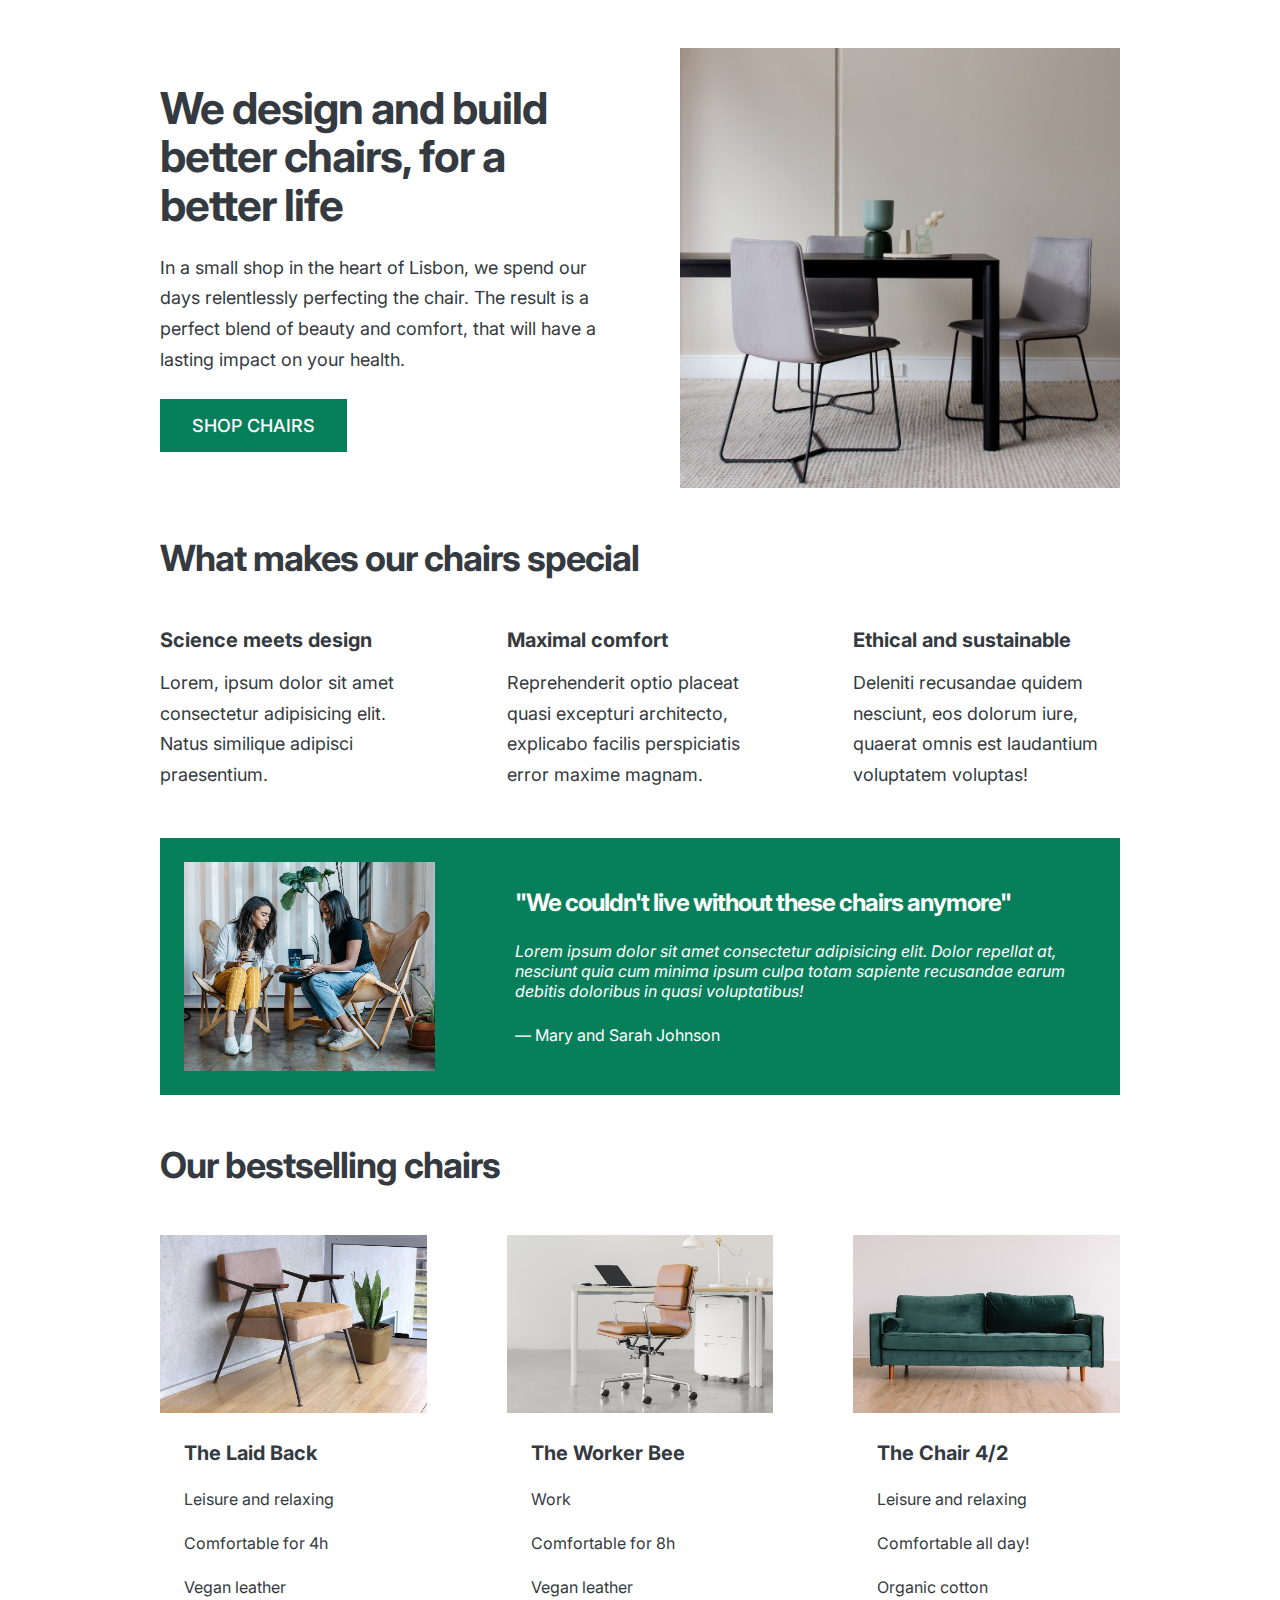
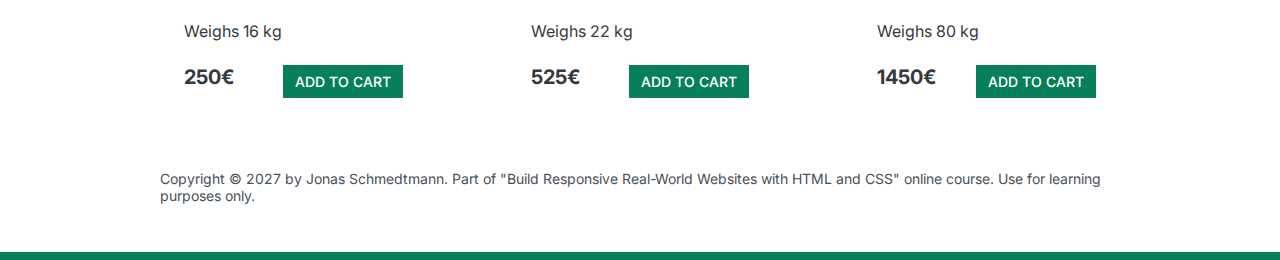
==== module_05/index.html @ 25657cc3 "moved mod-5 up one level" ====
<!DOCTYPE html>
<html lang="en">
  <head>
    <meta charset="UTF-8" />
    <meta http-equiv="X-UA-Compatible" content="IE=edge" />
    <meta name="viewport" content="width=device-width, initial-scale=1.0" />

    <!-- Google Fonts Imports -->
    <link rel="preconnect" href="https://fonts.googleapis.com">
    <link rel="preconnect" href="https://fonts.gstatic.com" crossorigin>
    <link href="https://fonts.googleapis.com/css2?family=Inter:wght@400;500;700&display=swap" rel="stylesheet">

    <link rel="stylesheet" href="style.css" />
    <title>Lisbon Chair Shop</title>
  </head>
  <body>
    <div class="container">
      <header>
        <div class="header-text-box">
          <h1>We design and build better chairs, for a better life</h1>
          <p class="header-text">
            In a small shop in the heart of Lisbon, we spend our days
            relentlessly perfecting the chair. The result is a perfect blend of
            beauty and comfort, that will have a lasting impact on your health.
          </p>
          <a class="btn btn--big" href="#">Shop chairs</a>
        </div>
        <img src="hero.jpg" alt="Photo" />
      </header>

      <section>
        <h2>What makes our chairs special</h2>
        <div class="grid-3-cols">
          <div>
            <p class="features-title"><strong>Science meets design</strong></p>
            <p class="features-text">
              Lorem, ipsum dolor sit amet consectetur adipisicing elit. Natus
              similique adipisci praesentium.
            </p>
          </div>

          <div>
            <p class="features-title">
              <strong>Maximal comfort</strong>
            </p>
            <p class="features-text">
              Reprehenderit optio placeat quasi excepturi architecto, explicabo
              facilis perspiciatis error maxime magnam.
            </p>
          </div>

          <div>
            <p class="features-title">
              <strong>Ethical and sustainable</strong>
            </p>
            <p class="features-text">
              Deleniti recusandae quidem nesciunt, eos dolorum iure, quaerat
              omnis est laudantium voluptatem voluptas!
            </p>
          </div>
        </div>
      </section>

      <section class="testimonial-section">
        <div class="grid-3-cols">
          <img src="customers.jpg" alt="People sitting on chairs" />
          <div class="testimonial-box">
            <h2>"We couldn't live without these chairs anymore"</h2>
            <blockquote class="testimonial-text">
              Lorem ipsum dolor sit amet consectetur adipisicing elit. Dolor
              repellat at, nesciunt quia cum minima ipsum culpa totam sapiente
              recusandae earum debitis doloribus in quasi voluptatibus!
            </blockquote>
            <p class="testimonial-author">&mdash; Mary and Sarah Johnson</p>
          </div>
        </div>
      </section>

      <section>
        <h2>Our bestselling chairs</h2>
        <div class="grid-3-cols">
          <figure class="chair">
            <img src="chair-1.jpg" alt="Chair" />
            <div class="chair-box">
              <h3>The Laid Back</h3>
              <ul class="chair-details">
                <li>
                  <!-- Span is a generic INLINE text element, it doesn't have any meaning. It's like a div element, but inline -->
                  <span>Leisure and relaxing</span>
                </li>
                <li>
                  <span>Comfortable for 4h</span>
                </li>
                <li>
                  <span>Vegan leather</span>
                </li>
                <li>
                  <span>Weighs 16 kg</span>
                </li>
              </ul>
              <div class="chair-price">
                <strong>250€</strong>
                <a href="#" class="btn btn--small">Add to cart</a>
              </div>
            </div>
          </figure>

          <figure class="chair">
            <img src="chair-2.jpg" alt="Chair" />
            <div class="chair-box">
              <h3>The Worker Bee</h3>
              <ul class="chair-details">
                <li>
                  <span>Work</span>
                </li>
                <li>
                  <span>Comfortable for 8h</span>
                </li>
                <li>
                  <span>Vegan leather</span>
                </li>
                <li>
                  <span>Weighs 22 kg</span>
                </li>
              </ul>
              <div class="chair-price">
                <strong>525€</strong>
                <a href="#" class="btn btn--small">Add to cart</a>
              </div>
            </div>
          </figure>

          <figure class="chair">
            <img src="chair-3.jpg" alt="Chair" />
            <div class="chair-box">
              <h3>The Chair 4/2</h3>
              <ul class="chair-details">
                <li>
                  <span>Leisure and relaxing</span>
                </li>
                <li>
                  <span>Comfortable all day!</span>
                </li>
                <li>
                  <span>Organic cotton</span>
                </li>
                <li>
                  <span>Weighs 80 kg</span>
                </li>
              </ul>
              <div class="chair-price">
                <strong>1450€</strong>
                <a href="#" class="btn btn--small">Add to cart</a>
              </div>
            </div>
          </figure>
        </div>
      </section>

      <footer>
        Copyright &copy; 2027 by Jonas Schmedtmann. Part of "Build Responsive
        Real-World Websites with HTML and CSS" online course. Use for learning
        purposes only.
      </footer>
    </div>
  </body>
</html>
---- module_05/style.css ----
/*
SPACING SYSTEM (px)
2 / 4 / 8 / 12 / 16 / 24 / 32 / 48 / 64 / 80 / 96 / 128

FONT SIZE SYSTEM (px)
10 / 12 / 14 / 16 / 18 / 20 / 24 / 30 / 36 / 44 / 52 / 62 / 74 / 86 / 98
*/

/*
Main Color: #087f5b (TEAL 9)
Grey Color: #343a40 (GREY 8)
*/

* {
  margin: 0;
  padding: 0;
  box-sizing: border-box;
}

/* ------------------------ */
/* GENERAL STYLES */
/* ------------------------ */

/* This syntax says to use "Inter" if it is available, otherwise use `sans-serif` */
body {
  font-family: "Inter", sans-serif;
  color: #343a40;
  border-bottom: 8px solid #087f5b;
}

.container {
  width: 960px;
  margin: 0 auto;
}

header,
section {
  margin-bottom: 48px;
}

h2 {
  margin-bottom: 48px;
  font-size: 36px;
  letter-spacing: -1px;
}

.grid-3-cols {
  display: grid;
  grid-template-columns: repeat(3, 1fr);
  column-gap: 80px;
}

.btn:link,
.btn:visited {
  background-color: #087f5b;
  color: #fff;
  text-decoration: none;
  text-transform: uppercase;
  display: inline-block;
  font-weight: 500;
  padding: 16px 32px;
  font-size: 18px;
}

/* The shade of green is slightly lighter when we hover over the button or if the button is active. */
.btn:hover,
.btn:active {
  background-color: #099268;
}

.btn.btn--big {
  padding: 16px 32px;
  font-size: 18px;
}
.btn.btn--small {
  font-size: 14px;
  padding: 8px 12px;
}

/* ------------------------ */
/* COMPONENT STYLES */
/* ------------------------ */

/* HEADER */
header {
  display: grid;
  grid-template-columns: repeat(2, 1fr);
  column-gap: 80px;
  margin-top: 48px;
}

.header-text-box {
  align-self: center;
}

h1 {
  margin-bottom: 24px;
  font-size: 44px;
  line-height: 1.1;
  letter-spacing: -1px;
}

.header-text {
  margin-bottom: 24px;
  font-size: 18px;
  line-height: 1.7;
}

img {
  width: 100%;
}

/* FEATURES */
.features-icon {
}

.features-title {
  margin-bottom: 16px;
  font-size: 20px;
}

.features-text {
  font-size: 18px;
  line-height: 1.7;
}

/* TESTIMONIAL */
.testimonial-section {
  background-color: #087f5b;
  color: #fff;
  padding: 24px;
}

.testimonial-box {
  grid-column: 2 / -1;
  align-self: center;
}

.testimonial-box h2 {
  margin-bottom: 24px;
  font-size: 24px;
}

.testimonial-text {
  font-style: italic;
  margin-bottom: 24px;
}

/* CHAIRS */
.chair-box {
  padding: 24px;
}

h3 {
  margin-bottom: 24px;
  font-size: 20px;
}

.chair-details {
  list-style: none;
  margin-bottom: 24px;
}

.chair-details li {
  display: flex;
  align-items: center;
  gap: 12px;
  margin-bottom: 24px;
}

.chair-details li:last-child {
  margin-bottom: 0;
}

.chair-icon {
}

.chair-price {
  display: flex;
  justify-content: space-between;
  font-size: 20px;
}

footer {
  margin-bottom: 48px;
  font-size: 14px;
  color: #495057;
}
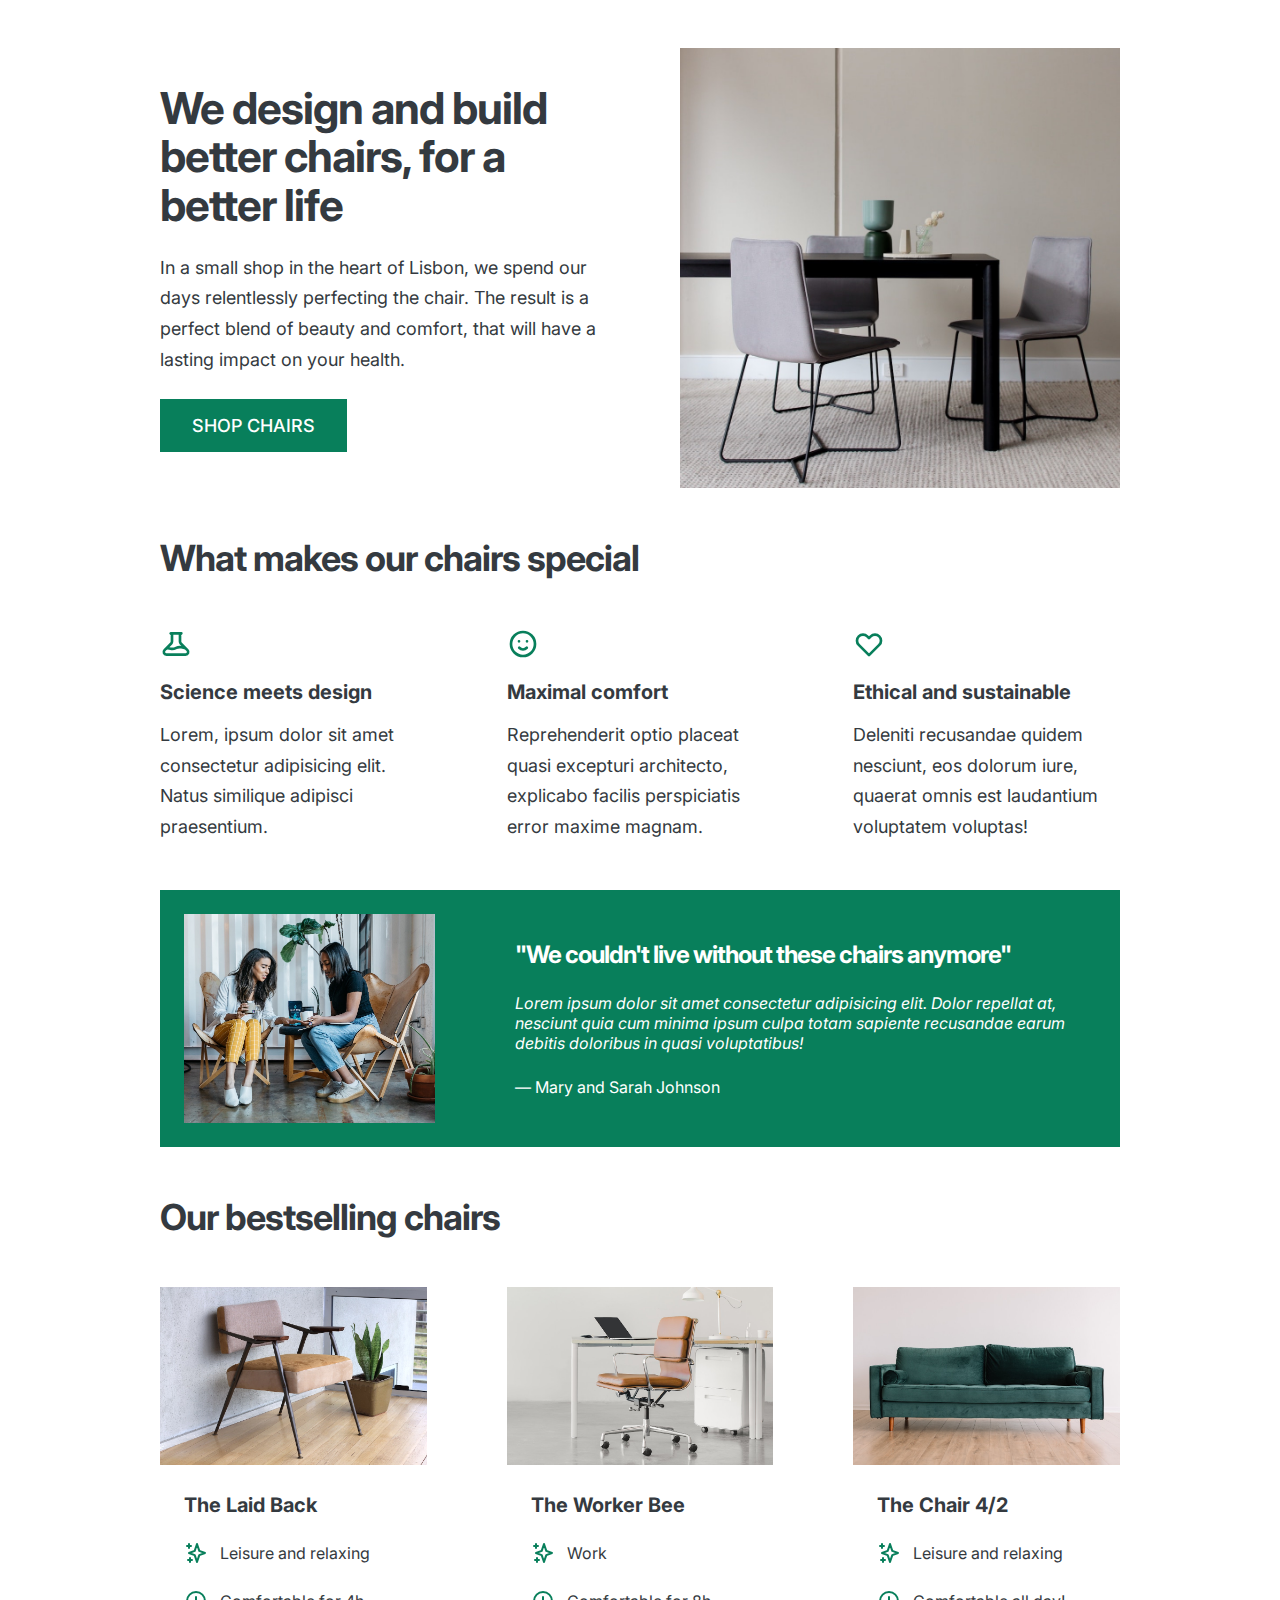
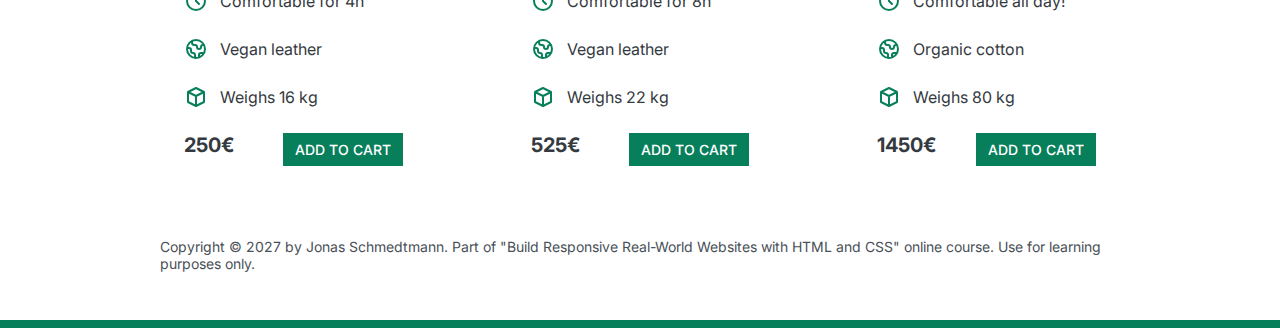
==== commit 75429d3a: "finished icons section" ====
--- a/module_05/index.html
+++ b/module_05/index.html
@@ -6,9 +6,12 @@
     <meta name="viewport" content="width=device-width, initial-scale=1.0" />
 
     <!-- Google Fonts Imports -->
-    <link rel="preconnect" href="https://fonts.googleapis.com">
-    <link rel="preconnect" href="https://fonts.gstatic.com" crossorigin>
-    <link href="https://fonts.googleapis.com/css2?family=Inter:wght@400;500;700&display=swap" rel="stylesheet">
+    <link rel="preconnect" href="https://fonts.googleapis.com" />
+    <link rel="preconnect" href="https://fonts.gstatic.com" crossorigin />
+    <link
+      href="https://fonts.googleapis.com/css2?family=Inter:wght@400;500;700&display=swap"
+      rel="stylesheet"
+    />
 
     <link rel="stylesheet" href="style.css" />
     <title>Lisbon Chair Shop</title>
@@ -32,6 +35,20 @@
         <h2>What makes our chairs special</h2>
         <div class="grid-3-cols">
           <div>
+            <svg
+              xmlns="http://www.w3.org/2000/svg"
+              class="features-icon"
+              fill="none"
+              viewBox="0 0 24 24"
+              stroke="currentColor"
+              stroke-width="2"
+            >
+              <path
+                stroke-linecap="round"
+                stroke-linejoin="round"
+                d="M19.428 15.428a2 2 0 00-1.022-.547l-2.387-.477a6 6 0 00-3.86.517l-.318.158a6 6 0 01-3.86.517L6.05 15.21a2 2 0 00-1.806.547M8 4h8l-1 1v5.172a2 2 0 00.586 1.414l5 5c1.26 1.26.367 3.414-1.415 3.414H4.828c-1.782 0-2.674-2.154-1.414-3.414l5-5A2 2 0 009 10.172V5L8 4z"
+              />
+            </svg>
             <p class="features-title"><strong>Science meets design</strong></p>
             <p class="features-text">
               Lorem, ipsum dolor sit amet consectetur adipisicing elit. Natus
@@ -40,6 +57,20 @@
           </div>
 
           <div>
+            <svg
+              xmlns="http://www.w3.org/2000/svg"
+              class="features-icon"
+              fill="none"
+              viewBox="0 0 24 24"
+              stroke="currentColor"
+              stroke-width="2"
+            >
+              <path
+                stroke-linecap="round"
+                stroke-linejoin="round"
+                d="M14.828 14.828a4 4 0 01-5.656 0M9 10h.01M15 10h.01M21 12a9 9 0 11-18 0 9 9 0 0118 0z"
+              />
+            </svg>
             <p class="features-title">
               <strong>Maximal comfort</strong>
             </p>
@@ -50,6 +81,20 @@
           </div>
 
           <div>
+            <svg
+              xmlns="http://www.w3.org/2000/svg"
+              class="features-icon"
+              fill="none"
+              viewBox="0 0 24 24"
+              stroke="currentColor"
+              stroke-width="2"
+            >
+              <path
+                stroke-linecap="round"
+                stroke-linejoin="round"
+                d="M4.318 6.318a4.5 4.5 0 000 6.364L12 20.364l7.682-7.682a4.5 4.5 0 00-6.364-6.364L12 7.636l-1.318-1.318a4.5 4.5 0 00-6.364 0z"
+              />
+            </svg>
             <p class="features-title">
               <strong>Ethical and sustainable</strong>
             </p>
@@ -85,16 +130,72 @@
               <h3>The Laid Back</h3>
               <ul class="chair-details">
                 <li>
+                  <svg
+                    xmlns="http://www.w3.org/2000/svg"
+                    class="chair-icon"
+                    fill="none"
+                    viewBox="0 0 24 24"
+                    stroke="currentColor"
+                    stroke-width="2"
+                  >
+                    <path
+                      stroke-linecap="round"
+                      stroke-linejoin="round"
+                      d="M5 3v4M3 5h4M6 17v4m-2-2h4m5-16l2.286 6.857L21 12l-5.714 2.143L13 21l-2.286-6.857L5 12l5.714-2.143L13 3z"
+                    />
+                  </svg>
                   <!-- Span is a generic INLINE text element, it doesn't have any meaning. It's like a div element, but inline -->
                   <span>Leisure and relaxing</span>
                 </li>
                 <li>
+                  <svg
+                    xmlns="http://www.w3.org/2000/svg"
+                    class="chair-icon"
+                    fill="none"
+                    viewBox="0 0 24 24"
+                    stroke="currentColor"
+                    stroke-width="2"
+                  >
+                    <path
+                      stroke-linecap="round"
+                      stroke-linejoin="round"
+                      d="M12 8v4l3 3m6-3a9 9 0 11-18 0 9 9 0 0118 0z"
+                    />
+                  </svg>
                   <span>Comfortable for 4h</span>
                 </li>
                 <li>
+                  <svg
+                    xmlns="http://www.w3.org/2000/svg"
+                    class="chair-icon"
+                    fill="none"
+                    viewBox="0 0 24 24"
+                    stroke="currentColor"
+                    stroke-width="2"
+                  >
+                    <path
+                      stroke-linecap="round"
+                      stroke-linejoin="round"
+                      d="M3.055 11H5a2 2 0 012 2v1a2 2 0 002 2 2 2 0 012 2v2.945M8 3.935V5.5A2.5 2.5 0 0010.5 8h.5a2 2 0 012 2 2 2 0 104 0 2 2 0 012-2h1.064M15 20.488V18a2 2 0 012-2h3.064M21 12a9 9 0 11-18 0 9 9 0 0118 0z"
+                    />
+                  </svg>
                   <span>Vegan leather</span>
                 </li>
                 <li>
+                  <svg
+                    xmlns="http://www.w3.org/2000/svg"
+                    class="chair-icon"
+                    fill="none"
+                    viewBox="0 0 24 24"
+                    stroke="currentColor"
+                    stroke-width="2"
+                  >
+                    <path
+                      stroke-linecap="round"
+                      stroke-linejoin="round"
+                      d="M20 7l-8-4-8 4m16 0l-8 4m8-4v10l-8 4m0-10L4 7m8 4v10M4 7v10l8 4"
+                    />
+                  </svg>
                   <span>Weighs 16 kg</span>
                 </li>
               </ul>
@@ -111,15 +212,71 @@
               <h3>The Worker Bee</h3>
               <ul class="chair-details">
                 <li>
+                  <svg
+                    xmlns="http://www.w3.org/2000/svg"
+                    class="chair-icon"
+                    fill="none"
+                    viewBox="0 0 24 24"
+                    stroke="currentColor"
+                    stroke-width="2"
+                  >
+                    <path
+                      stroke-linecap="round"
+                      stroke-linejoin="round"
+                      d="M5 3v4M3 5h4M6 17v4m-2-2h4m5-16l2.286 6.857L21 12l-5.714 2.143L13 21l-2.286-6.857L5 12l5.714-2.143L13 3z"
+                    />
+                  </svg>
                   <span>Work</span>
                 </li>
                 <li>
+                  <svg
+                    xmlns="http://www.w3.org/2000/svg"
+                    class="chair-icon"
+                    fill="none"
+                    viewBox="0 0 24 24"
+                    stroke="currentColor"
+                    stroke-width="2"
+                  >
+                    <path
+                      stroke-linecap="round"
+                      stroke-linejoin="round"
+                      d="M12 8v4l3 3m6-3a9 9 0 11-18 0 9 9 0 0118 0z"
+                    />
+                  </svg>
                   <span>Comfortable for 8h</span>
                 </li>
                 <li>
+                  <svg
+                    xmlns="http://www.w3.org/2000/svg"
+                    class="chair-icon"
+                    fill="none"
+                    viewBox="0 0 24 24"
+                    stroke="currentColor"
+                    stroke-width="2"
+                  >
+                    <path
+                      stroke-linecap="round"
+                      stroke-linejoin="round"
+                      d="M3.055 11H5a2 2 0 012 2v1a2 2 0 002 2 2 2 0 012 2v2.945M8 3.935V5.5A2.5 2.5 0 0010.5 8h.5a2 2 0 012 2 2 2 0 104 0 2 2 0 012-2h1.064M15 20.488V18a2 2 0 012-2h3.064M21 12a9 9 0 11-18 0 9 9 0 0118 0z"
+                    />
+                  </svg>
                   <span>Vegan leather</span>
                 </li>
                 <li>
+                  <svg
+                    xmlns="http://www.w3.org/2000/svg"
+                    class="chair-icon"
+                    fill="none"
+                    viewBox="0 0 24 24"
+                    stroke="currentColor"
+                    stroke-width="2"
+                  >
+                    <path
+                      stroke-linecap="round"
+                      stroke-linejoin="round"
+                      d="M20 7l-8-4-8 4m16 0l-8 4m8-4v10l-8 4m0-10L4 7m8 4v10M4 7v10l8 4"
+                    />
+                  </svg>
                   <span>Weighs 22 kg</span>
                 </li>
               </ul>
@@ -136,15 +293,71 @@
               <h3>The Chair 4/2</h3>
               <ul class="chair-details">
                 <li>
+                  <svg
+                    xmlns="http://www.w3.org/2000/svg"
+                    class="chair-icon"
+                    fill="none"
+                    viewBox="0 0 24 24"
+                    stroke="currentColor"
+                    stroke-width="2"
+                  >
+                    <path
+                      stroke-linecap="round"
+                      stroke-linejoin="round"
+                      d="M5 3v4M3 5h4M6 17v4m-2-2h4m5-16l2.286 6.857L21 12l-5.714 2.143L13 21l-2.286-6.857L5 12l5.714-2.143L13 3z"
+                    />
+                  </svg>
                   <span>Leisure and relaxing</span>
                 </li>
                 <li>
+                  <svg
+                    xmlns="http://www.w3.org/2000/svg"
+                    class="chair-icon"
+                    fill="none"
+                    viewBox="0 0 24 24"
+                    stroke="currentColor"
+                    stroke-width="2"
+                  >
+                    <path
+                      stroke-linecap="round"
+                      stroke-linejoin="round"
+                      d="M12 8v4l3 3m6-3a9 9 0 11-18 0 9 9 0 0118 0z"
+                    />
+                  </svg>
                   <span>Comfortable all day!</span>
                 </li>
                 <li>
+                  <svg
+                    xmlns="http://www.w3.org/2000/svg"
+                    class="chair-icon"
+                    fill="none"
+                    viewBox="0 0 24 24"
+                    stroke="currentColor"
+                    stroke-width="2"
+                  >
+                    <path
+                      stroke-linecap="round"
+                      stroke-linejoin="round"
+                      d="M3.055 11H5a2 2 0 012 2v1a2 2 0 002 2 2 2 0 012 2v2.945M8 3.935V5.5A2.5 2.5 0 0010.5 8h.5a2 2 0 012 2 2 2 0 104 0 2 2 0 012-2h1.064M15 20.488V18a2 2 0 012-2h3.064M21 12a9 9 0 11-18 0 9 9 0 0118 0z"
+                    />
+                  </svg>
                   <span>Organic cotton</span>
                 </li>
                 <li>
+                  <svg
+                    xmlns="http://www.w3.org/2000/svg"
+                    class="chair-icon"
+                    fill="none"
+                    viewBox="0 0 24 24"
+                    stroke="currentColor"
+                    stroke-width="2"
+                  >
+                    <path
+                      stroke-linecap="round"
+                      stroke-linejoin="round"
+                      d="M20 7l-8-4-8 4m16 0l-8 4m8-4v10l-8 4m0-10L4 7m8 4v10M4 7v10l8 4"
+                    />
+                  </svg>
                   <span>Weighs 80 kg</span>
                 </li>
               </ul>
--- a/module_05/style.css
+++ b/module_05/style.css
@@ -112,6 +112,10 @@
 
 /* FEATURES */
 .features-icon {
+  stroke: #087f5b;
+  width: 32px;
+  height: 32px;
+  margin-bottom: 16px;
 }
 
 .features-title {
@@ -173,6 +177,9 @@
 }
 
 .chair-icon {
+  stroke: #087f5b;
+  width: 24px;
+  height: 24px;
 }
 
 .chair-price {
